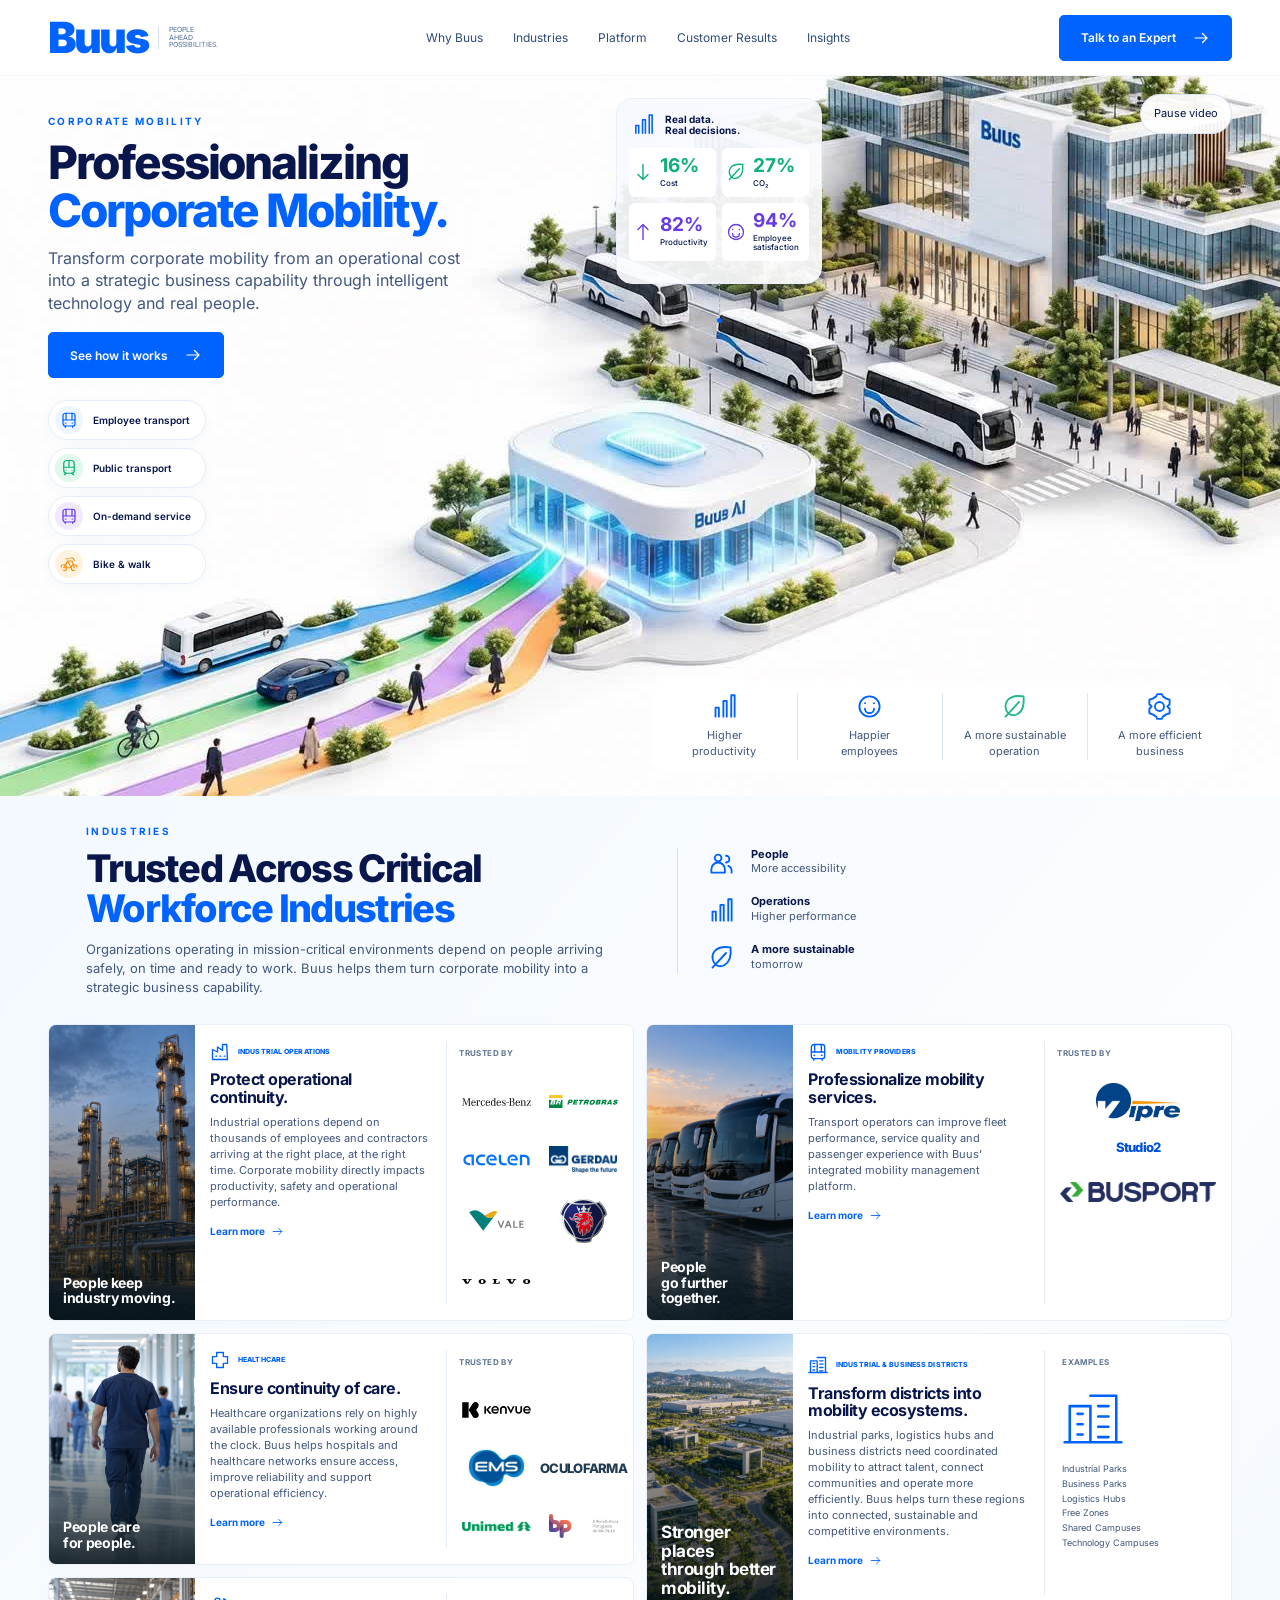
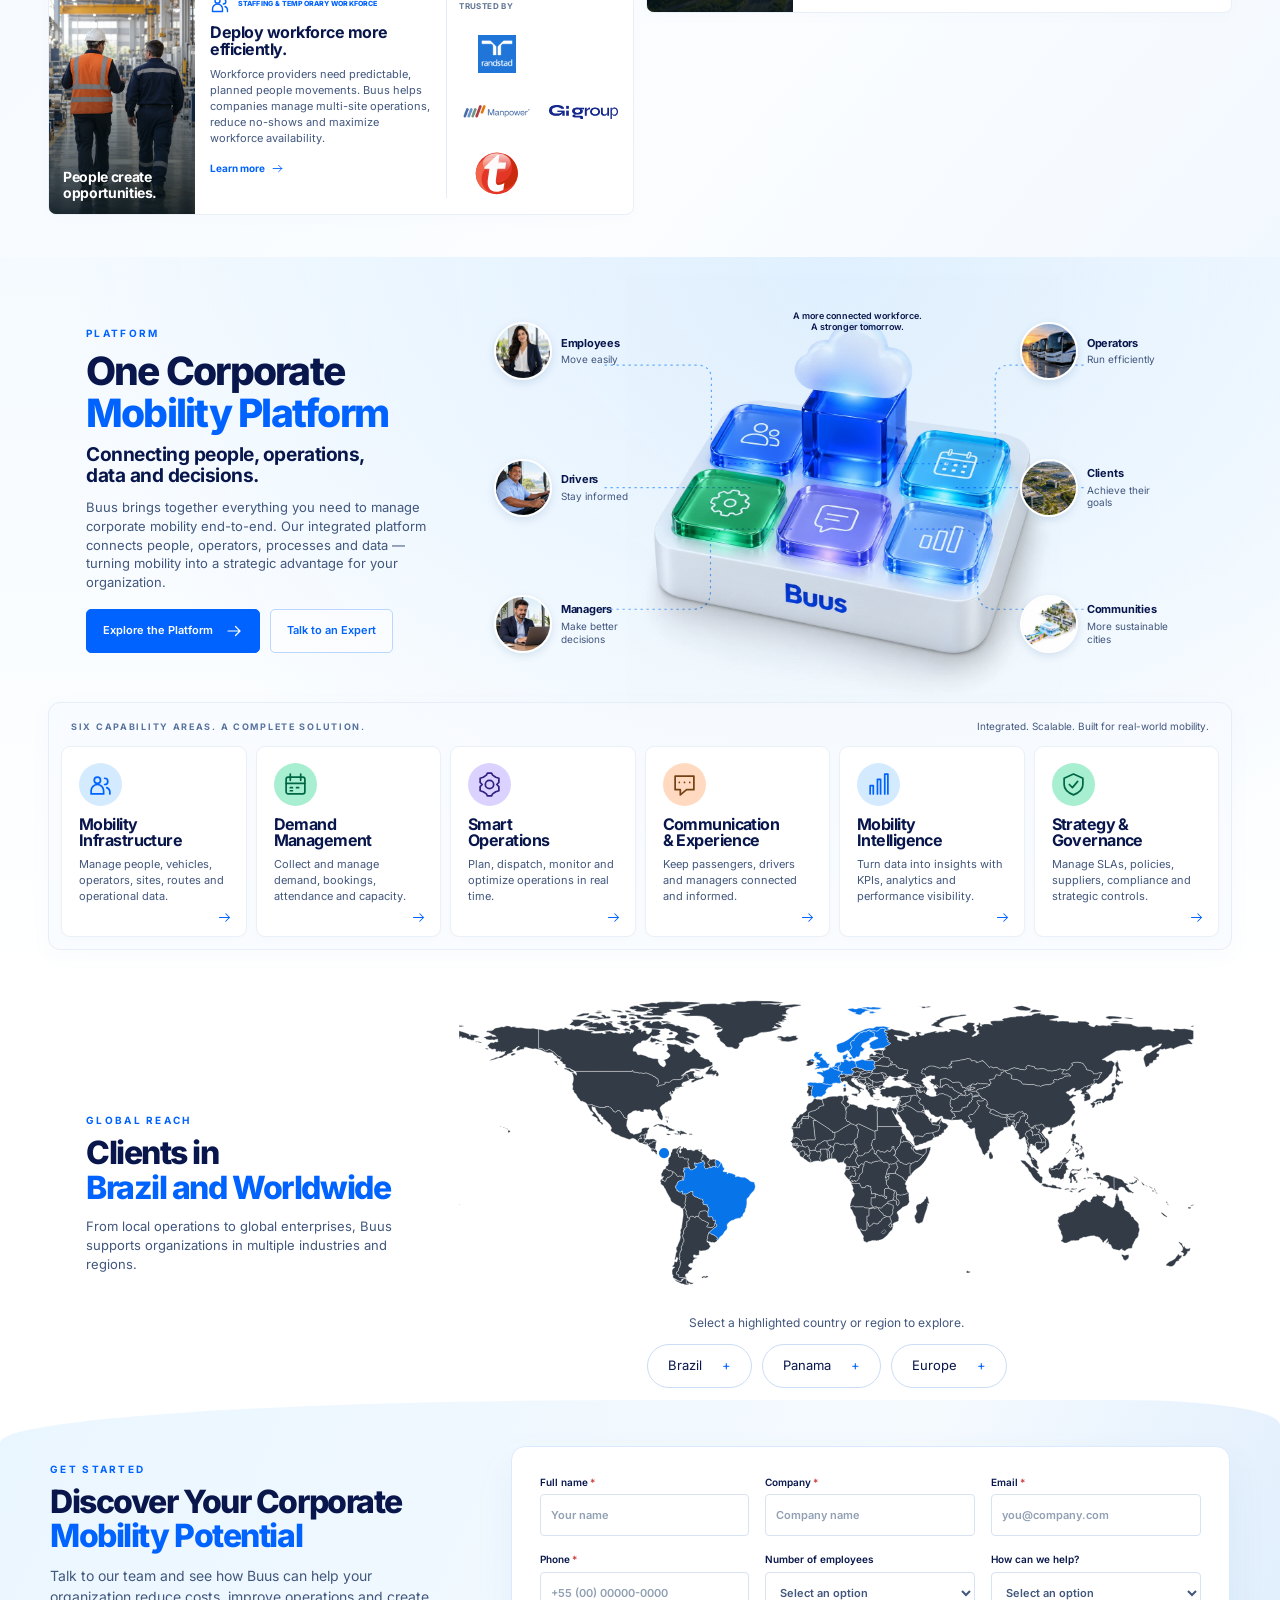
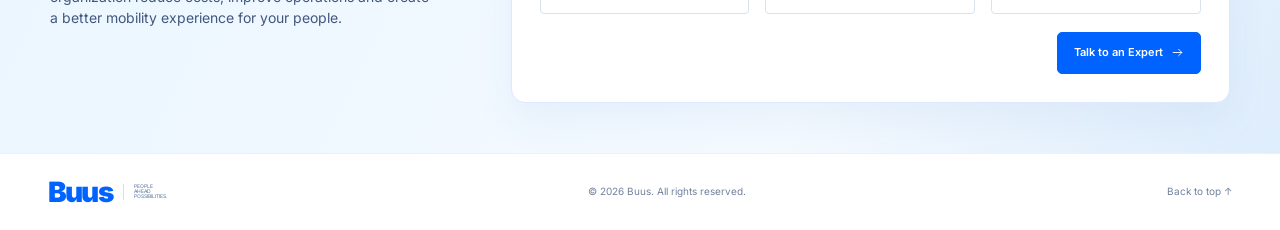
==== index.html @ d7a5a256 "Add files via upload" ====
<!doctype html>
<html lang="en"><head><meta charset="UTF-8"><meta name="viewport" content="width=device-width, initial-scale=1"><meta name="theme-color" content="#0063ff"><meta name="description" content="Connect people, operations, data and decisions with Buus corporate mobility solutions."><title>Buus — Corporate Mobility</title><style>@font-face{font-family:Inter;src:url('[data-uri]') format('truetype');font-weight:400;font-display:swap}
@font-face{font-family:Inter;src:url('[data-uri]') format('truetype');font-weight:500;font-display:swap}
@font-face{font-family:Inter;src:url('[data-uri]') format('truetype');font-weight:600;font-display:swap}
@font-face{font-family:Inter;src:url('[data-uri]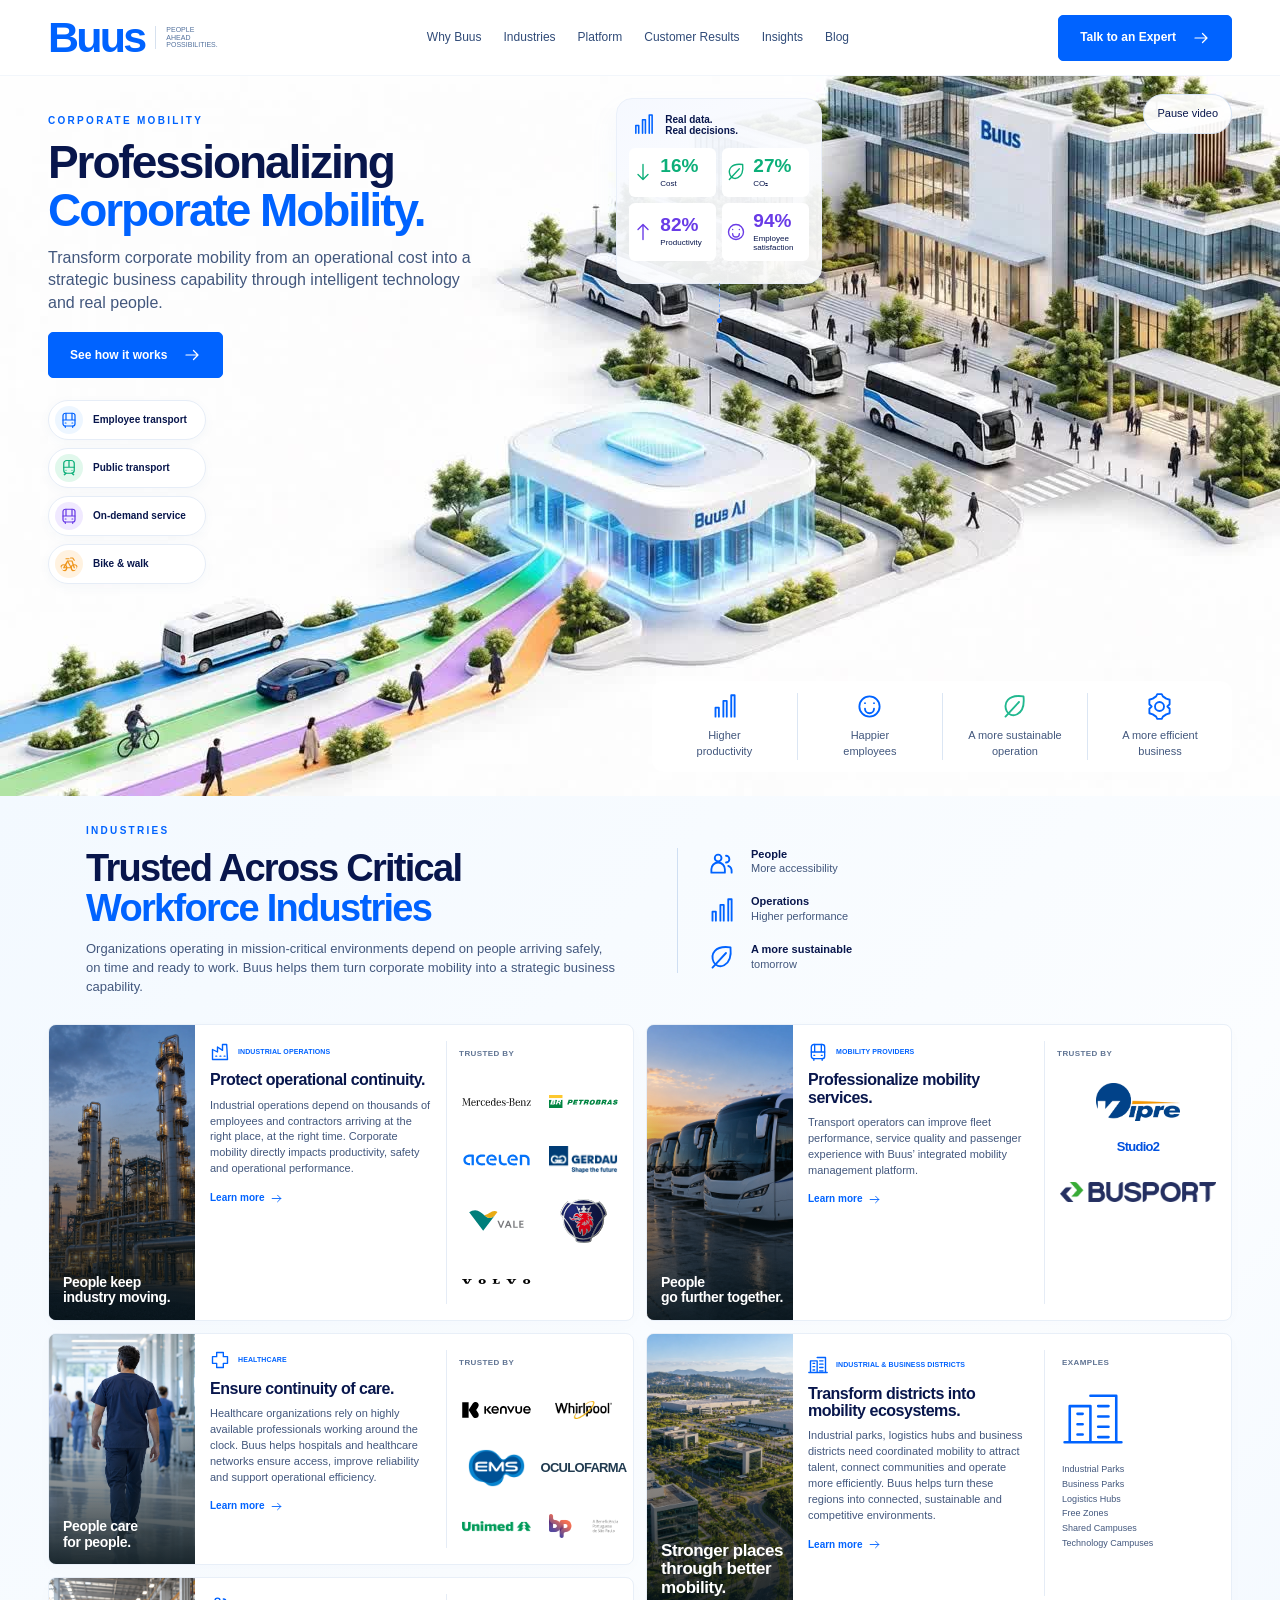
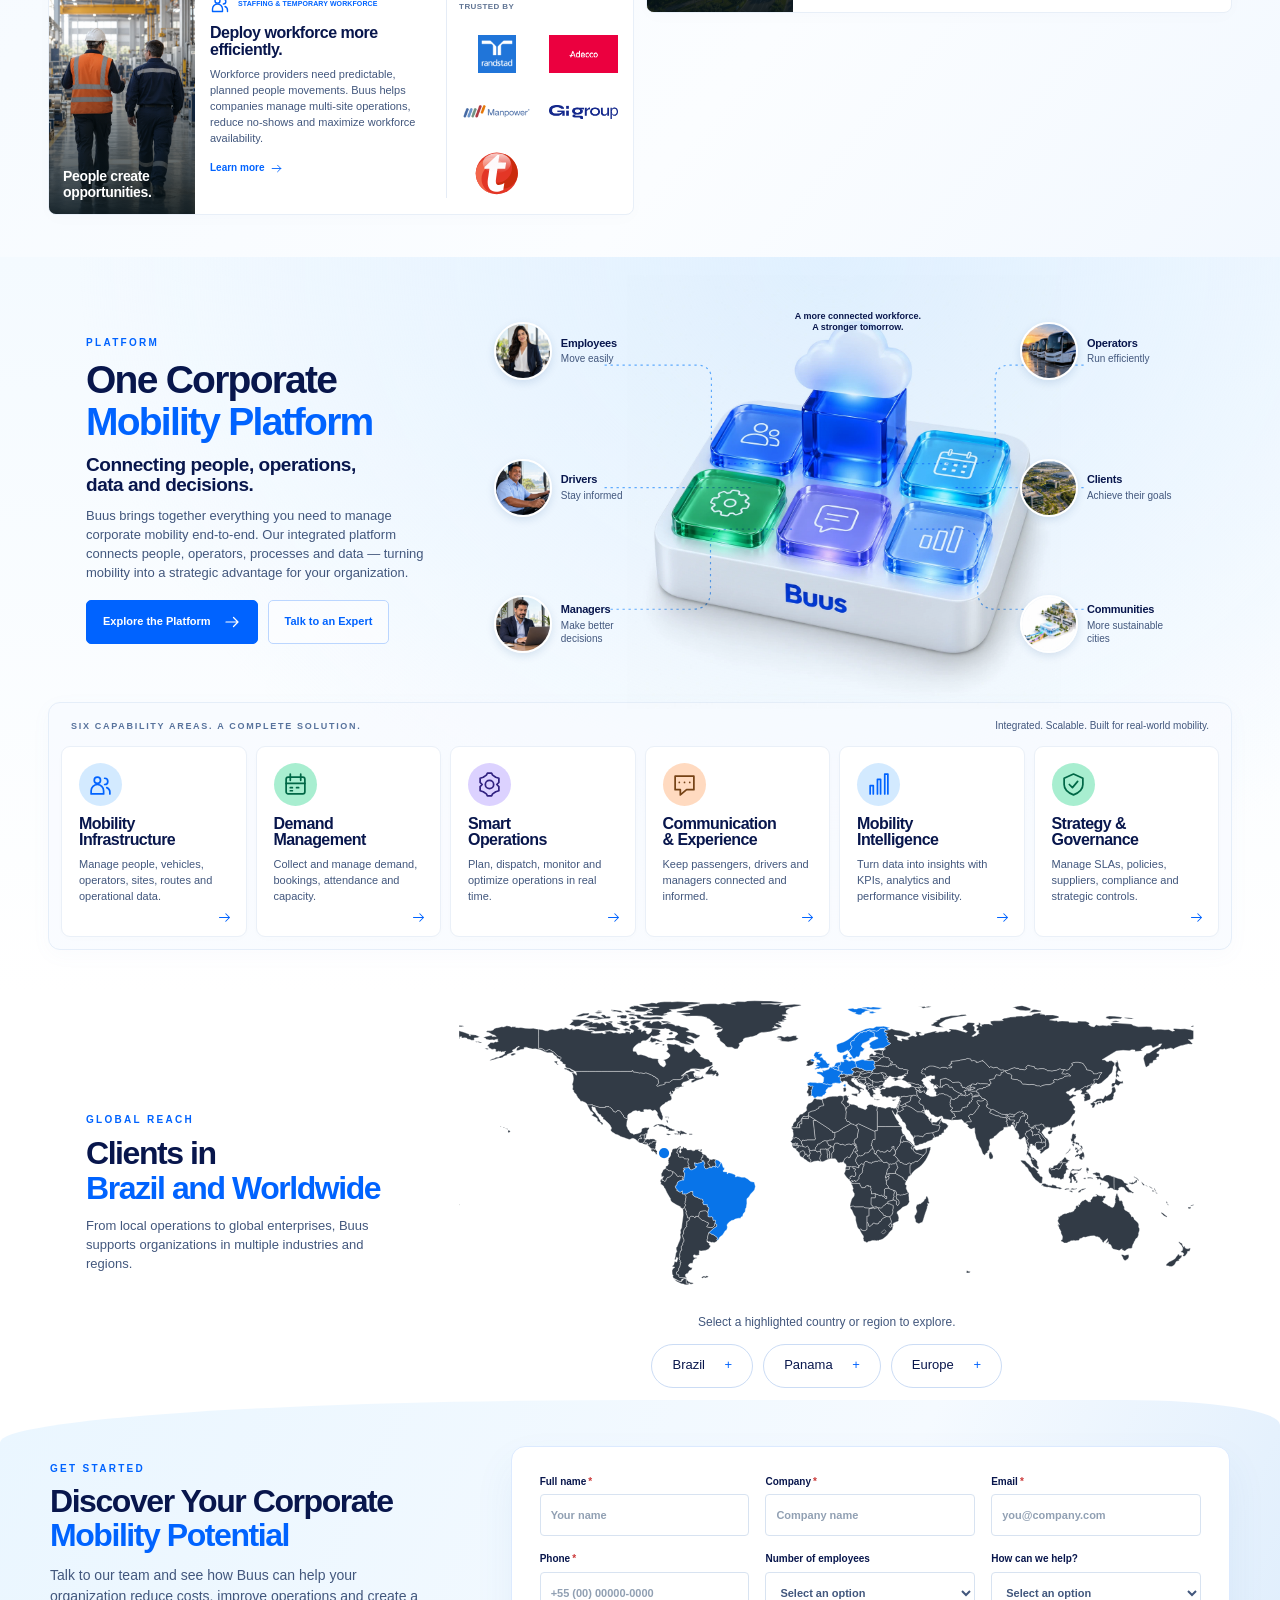
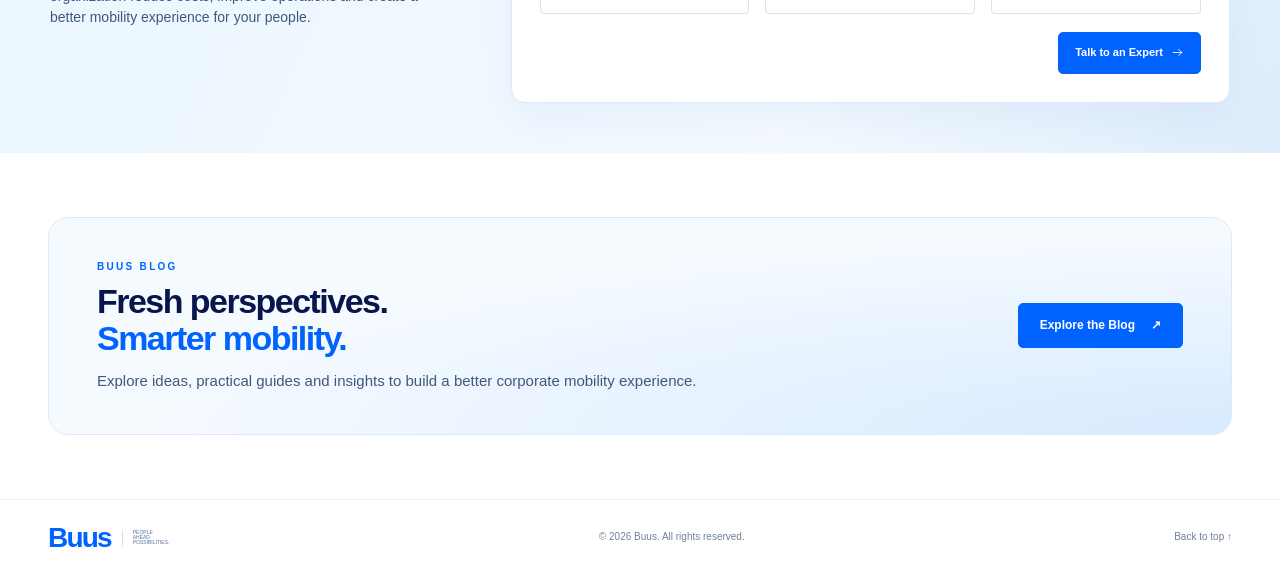
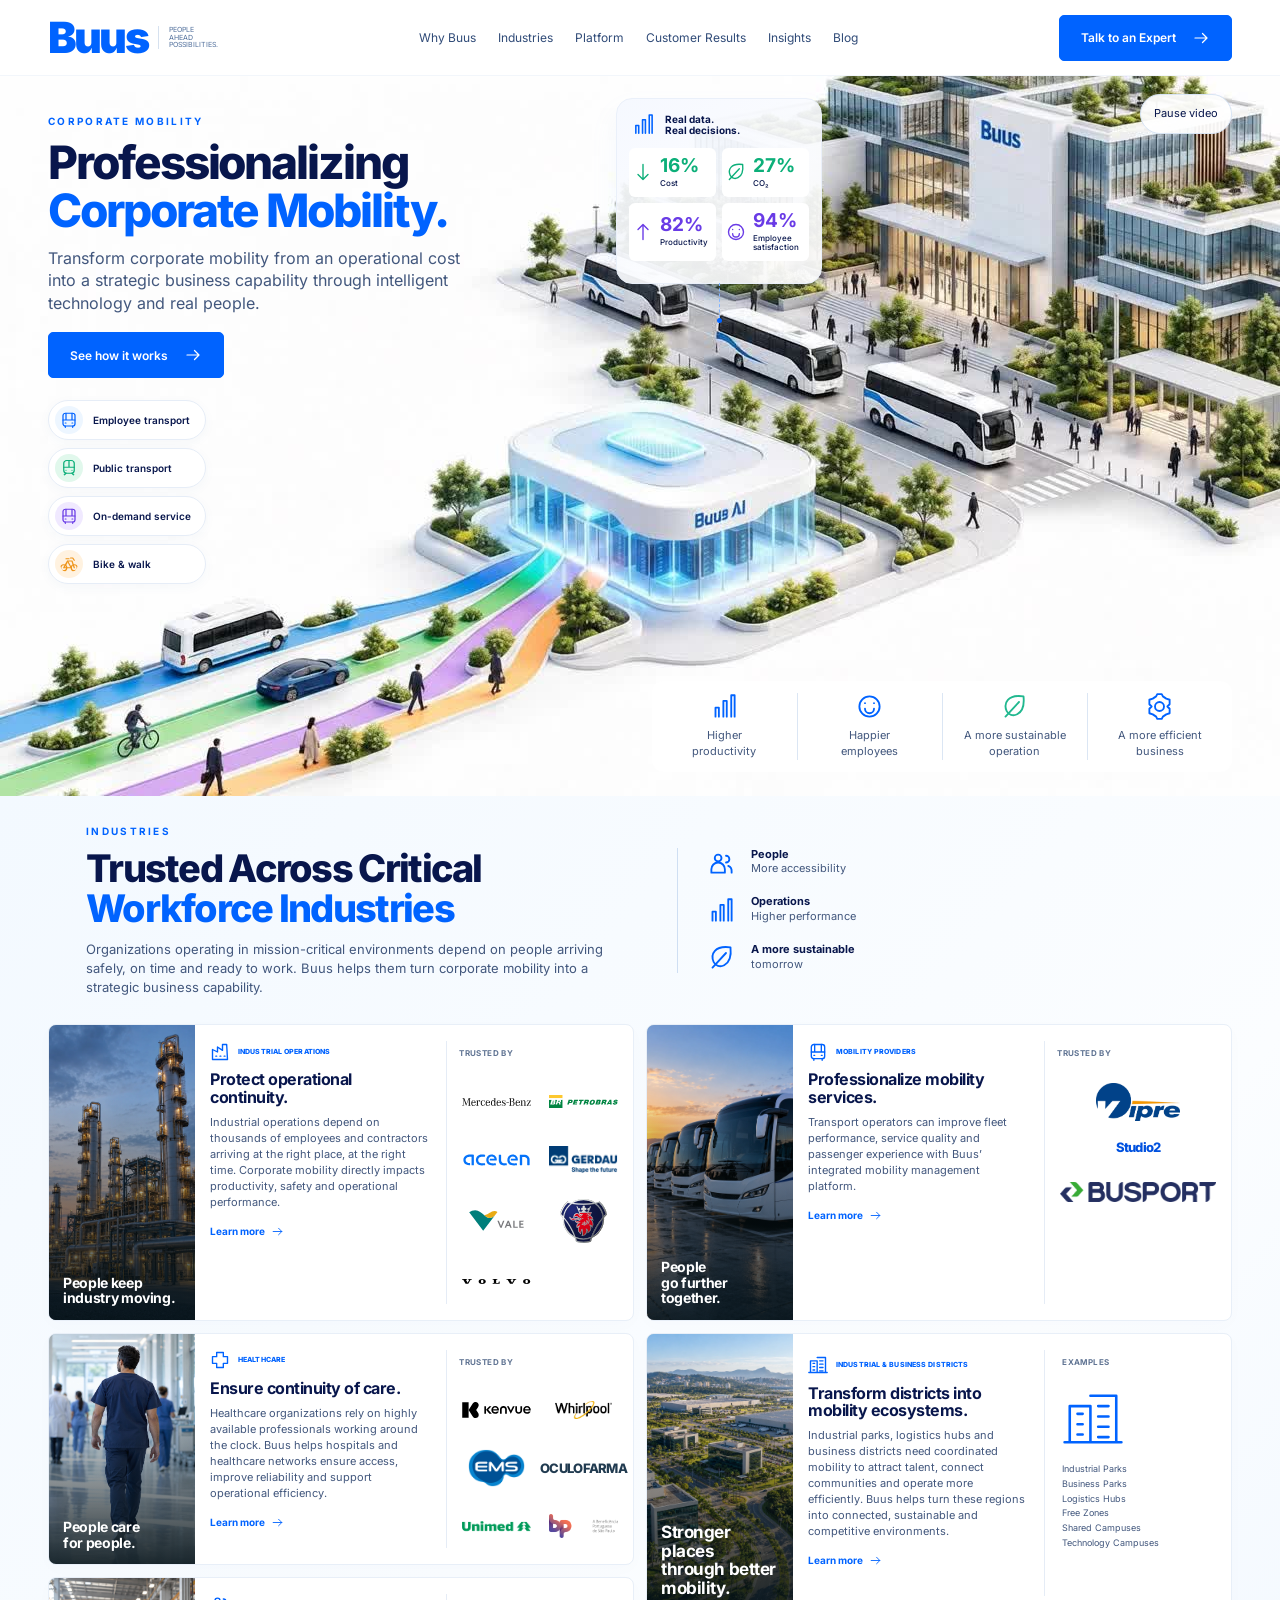
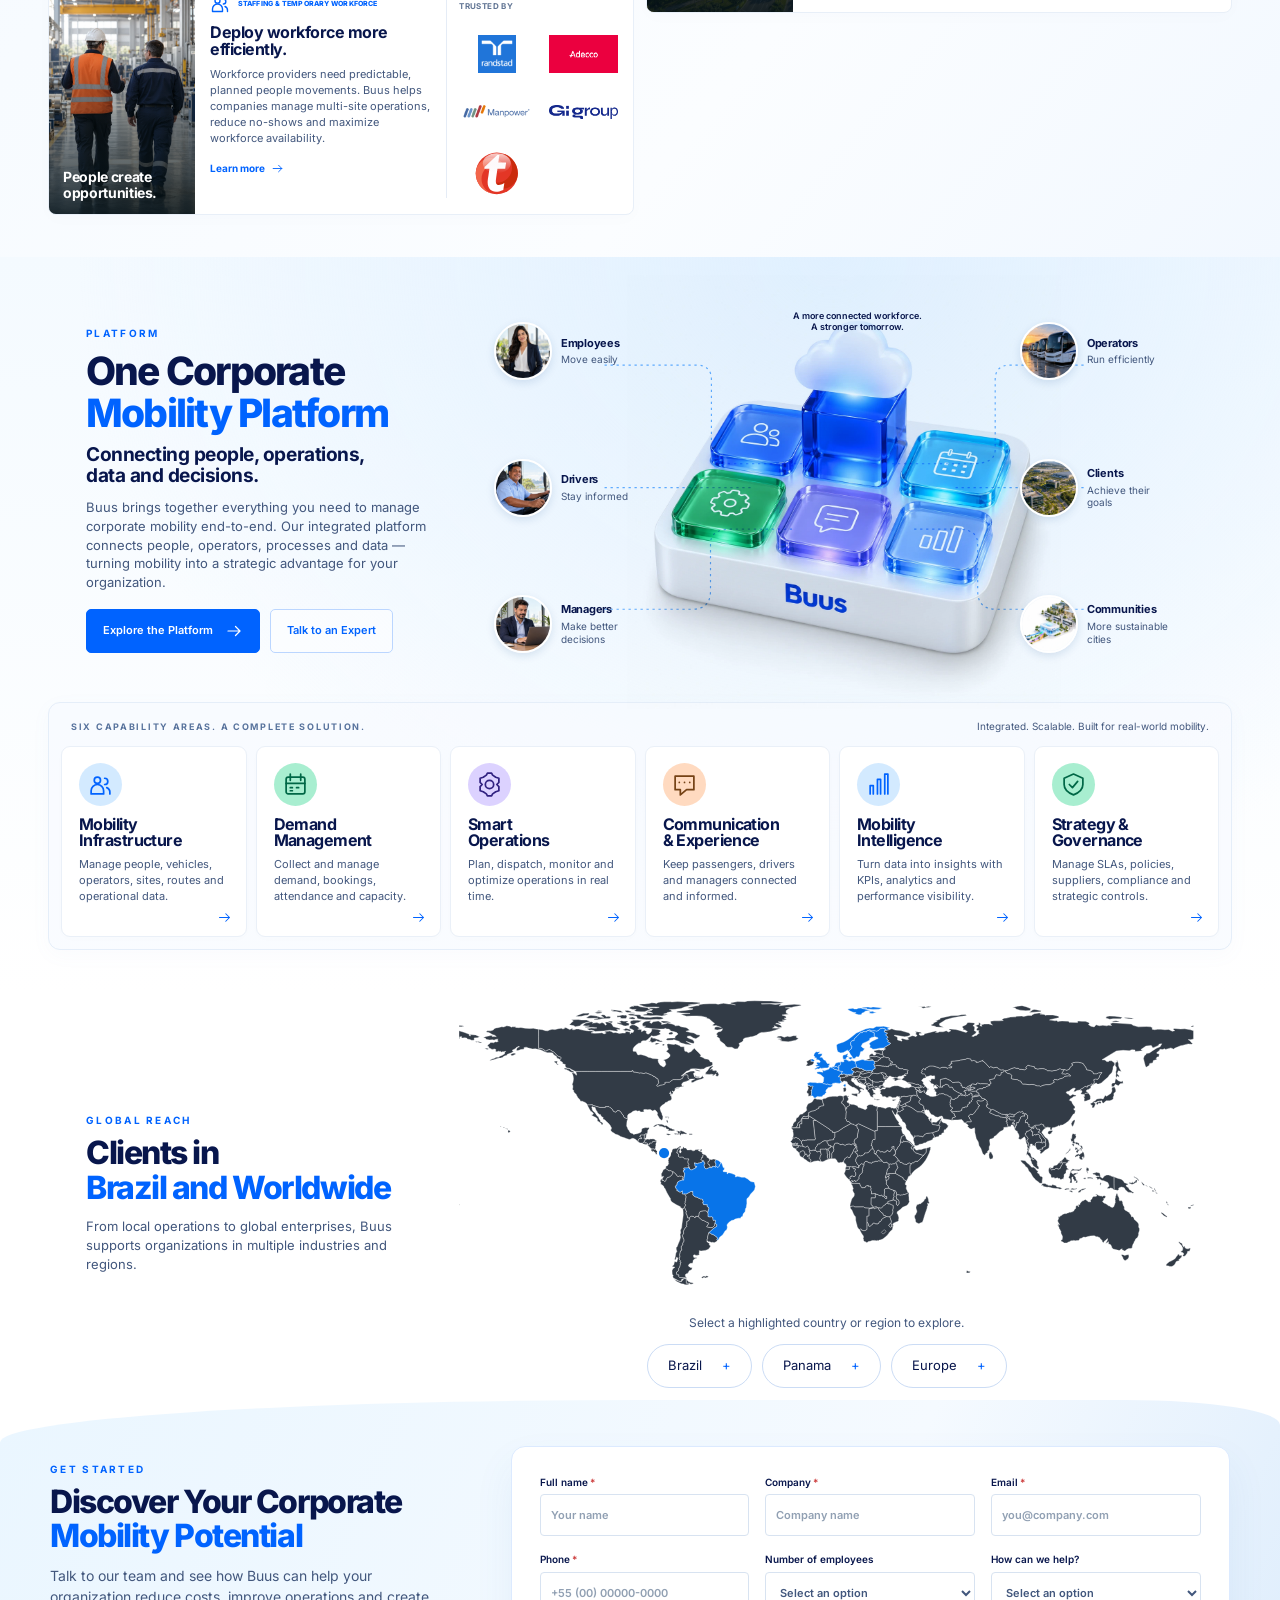
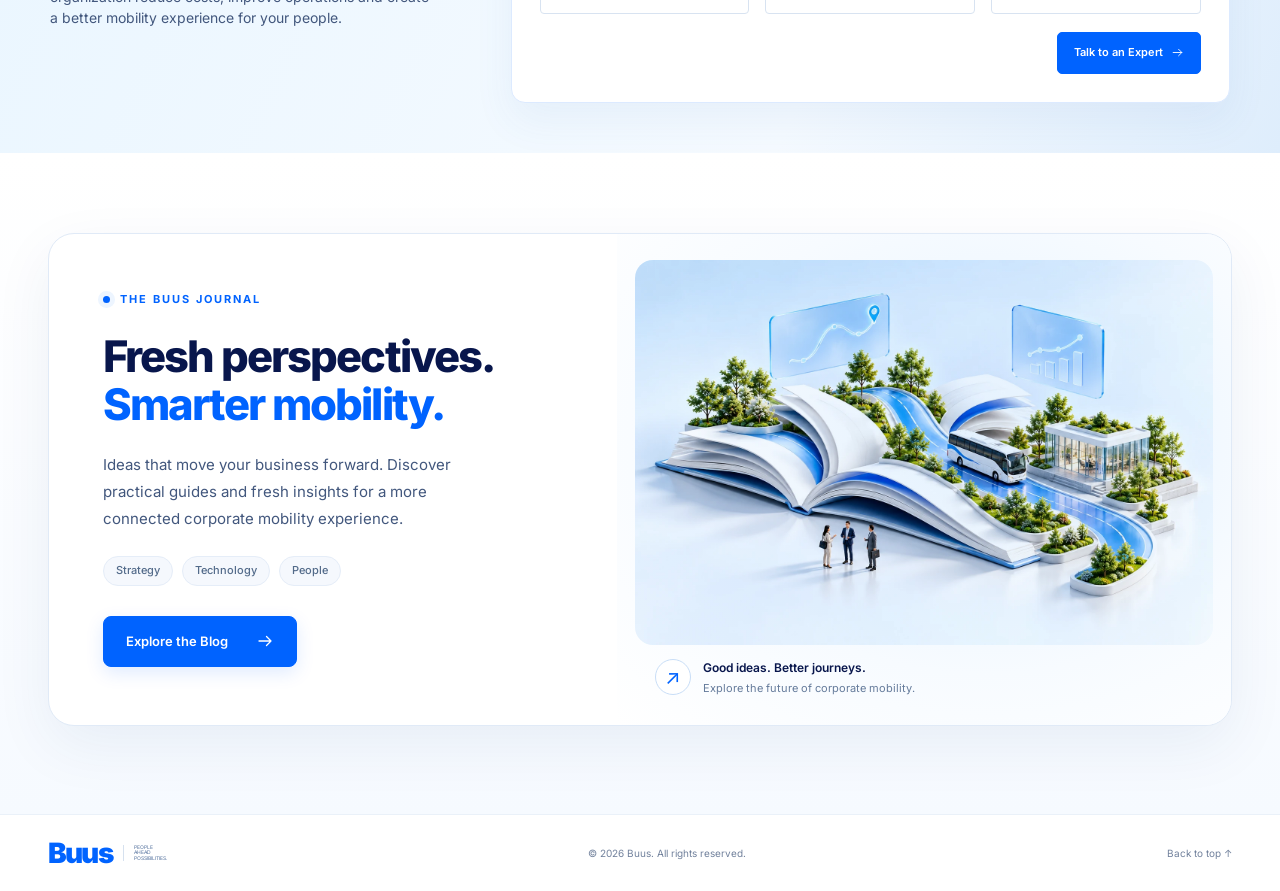
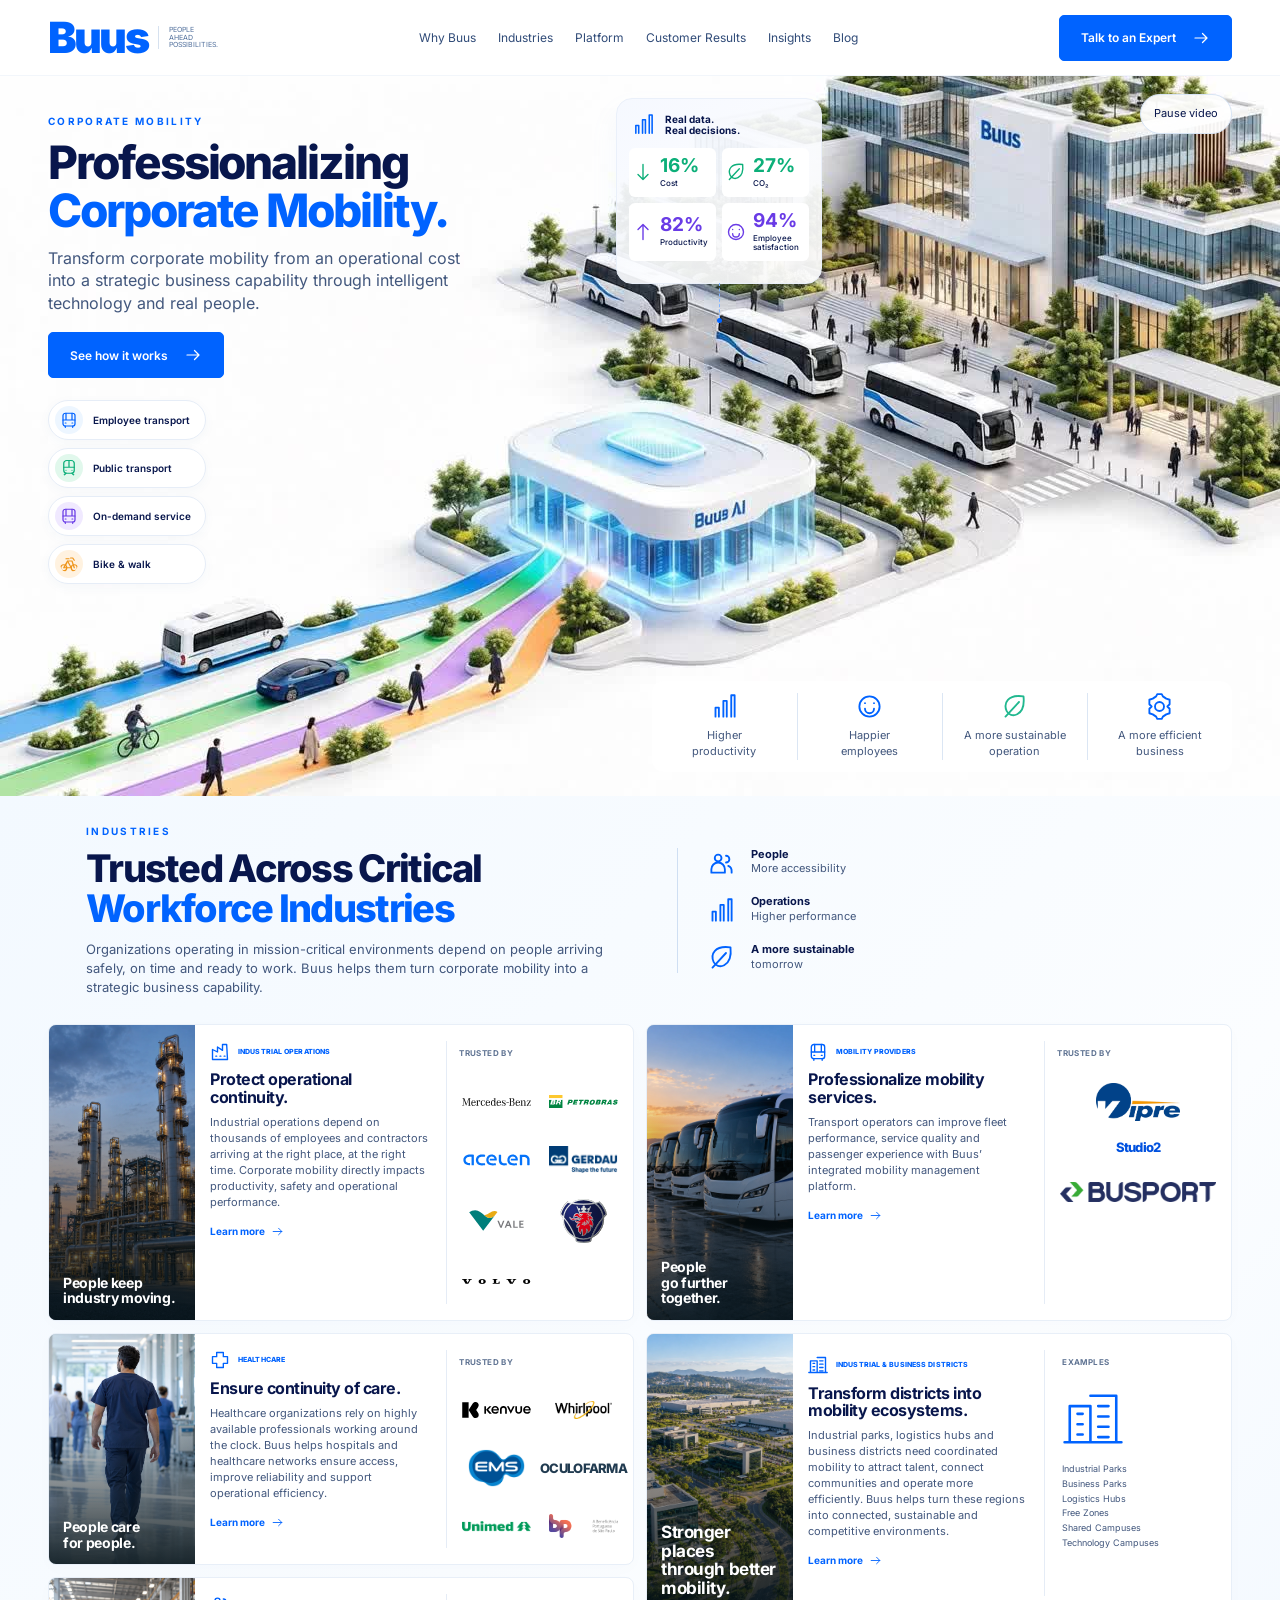
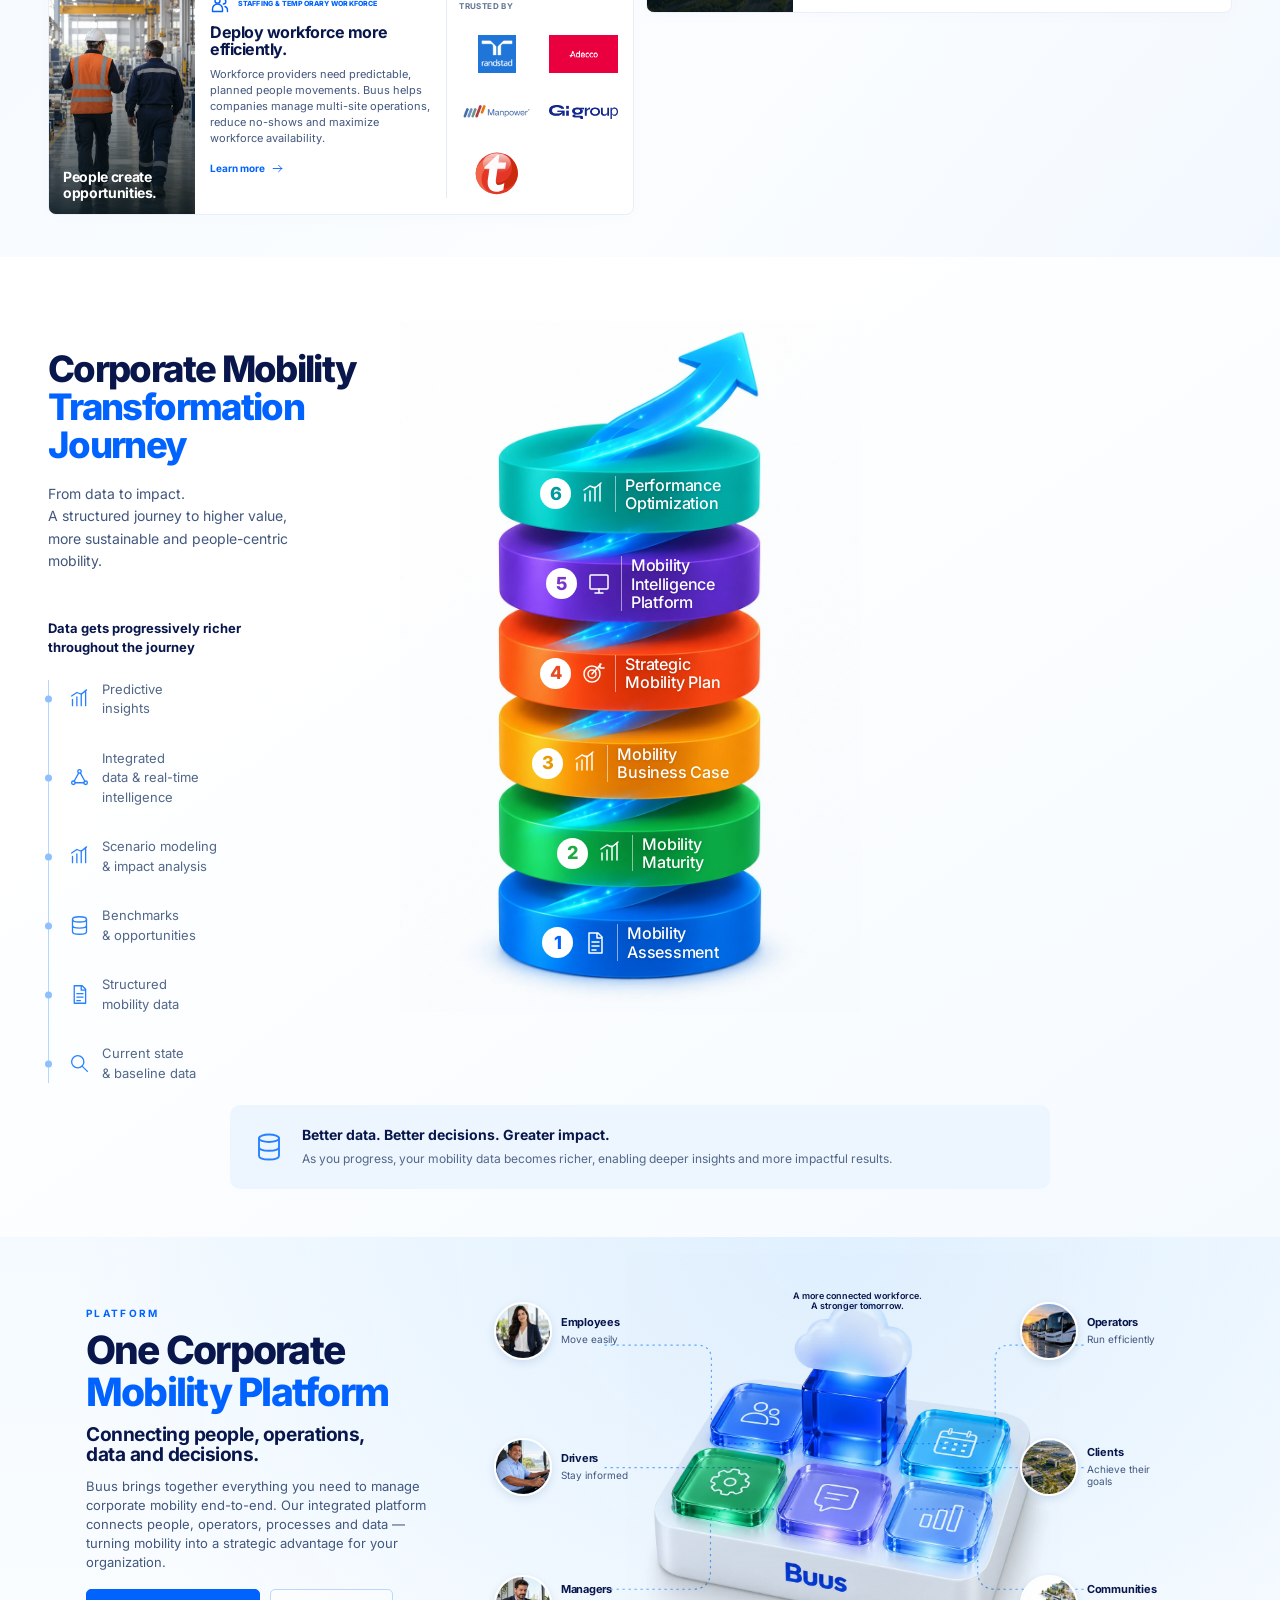
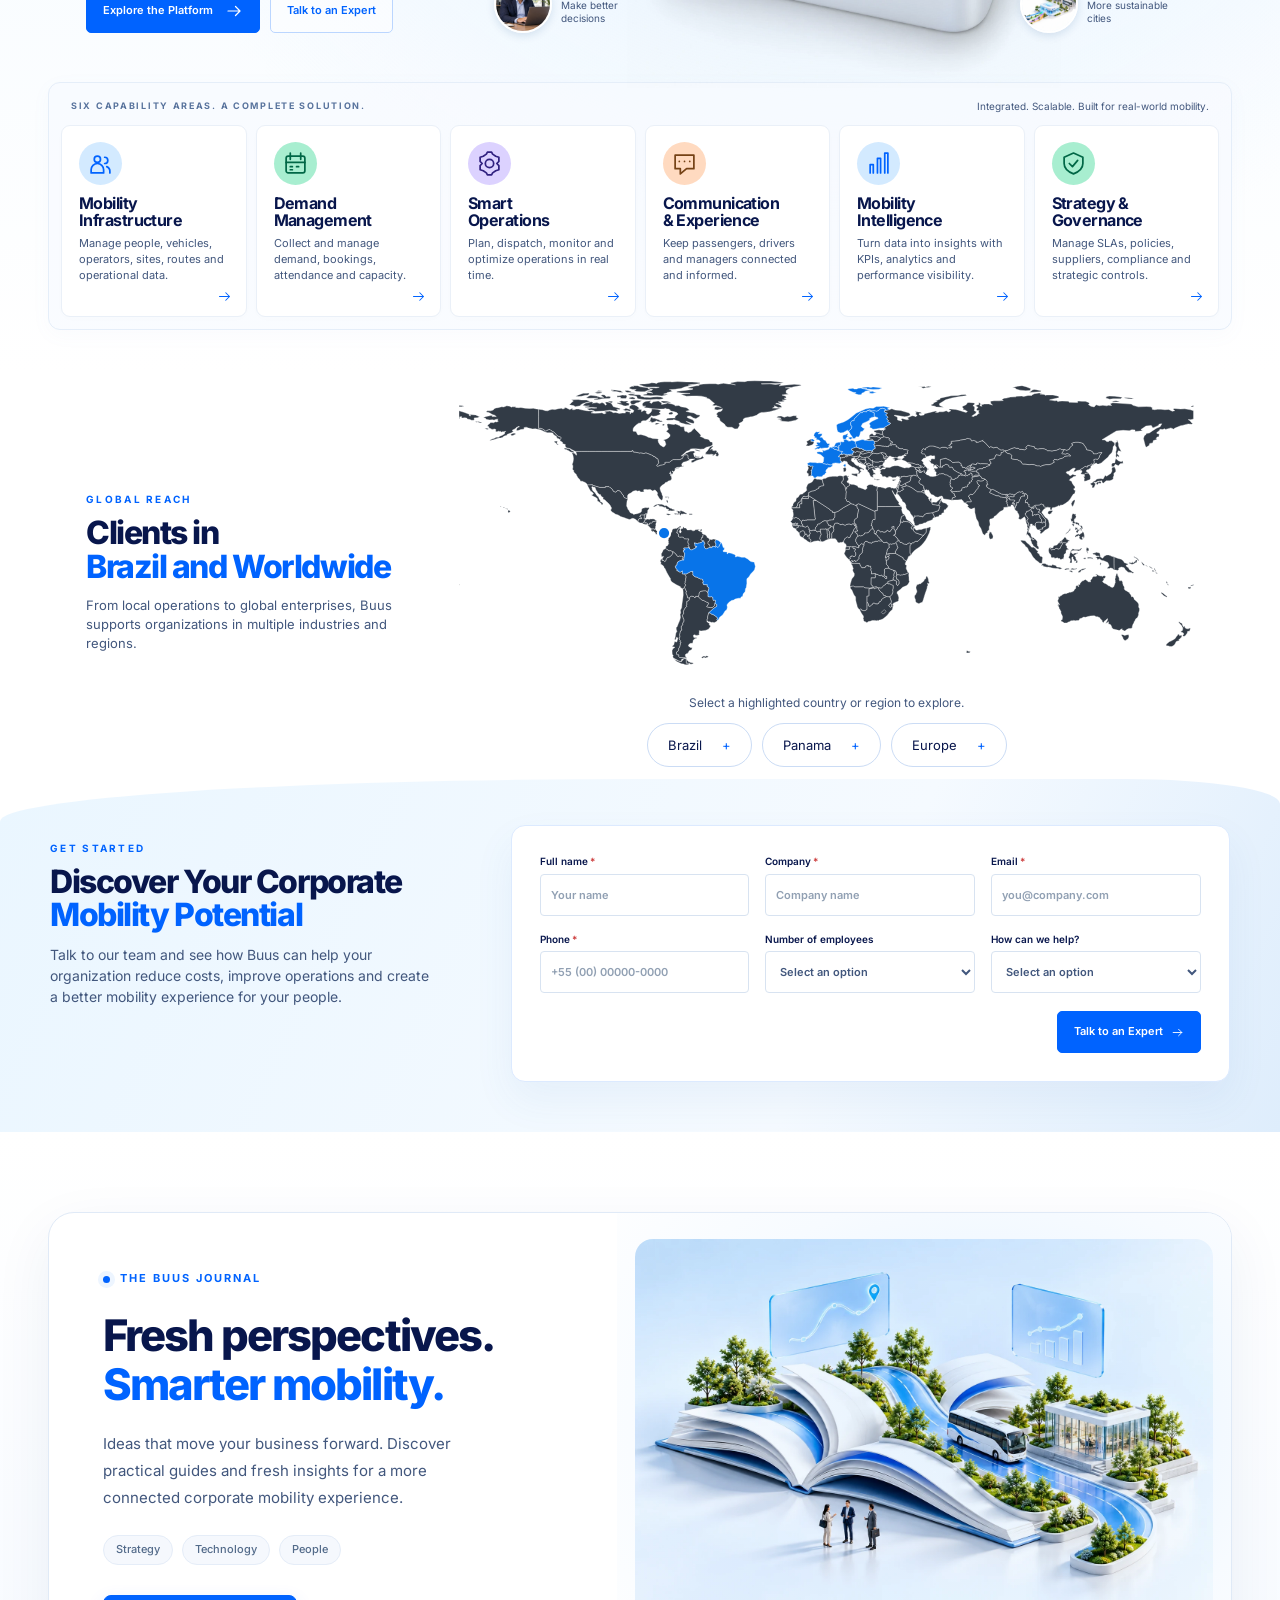
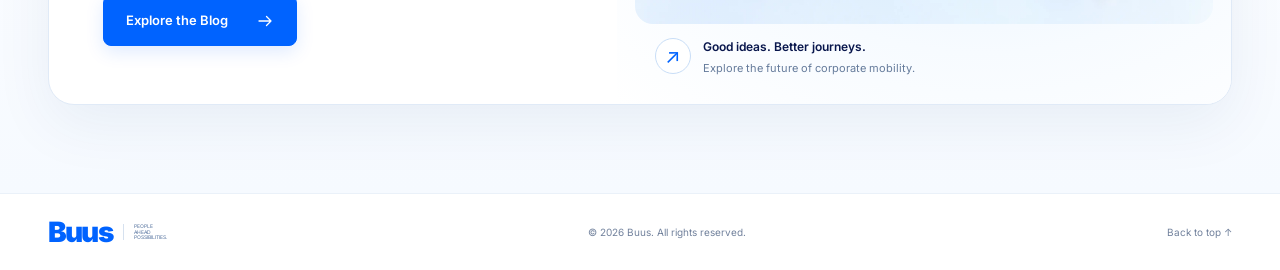
